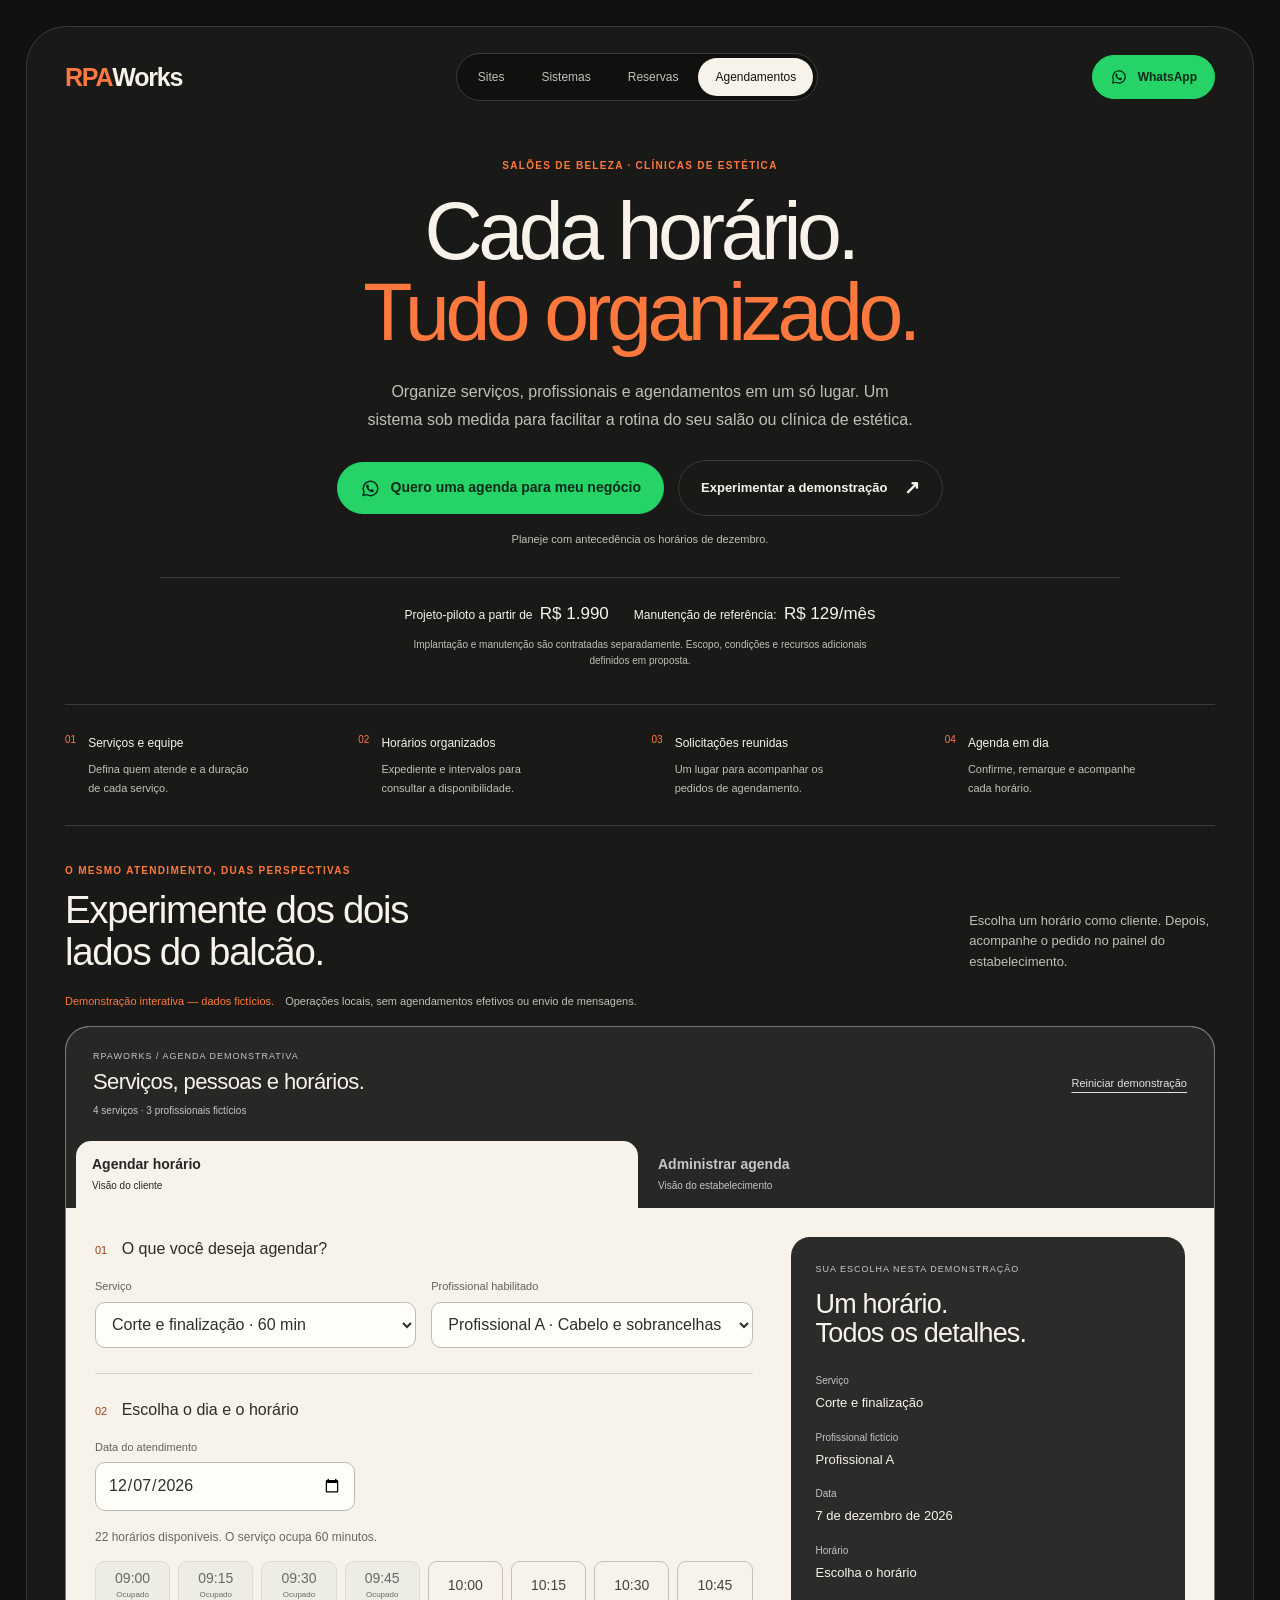
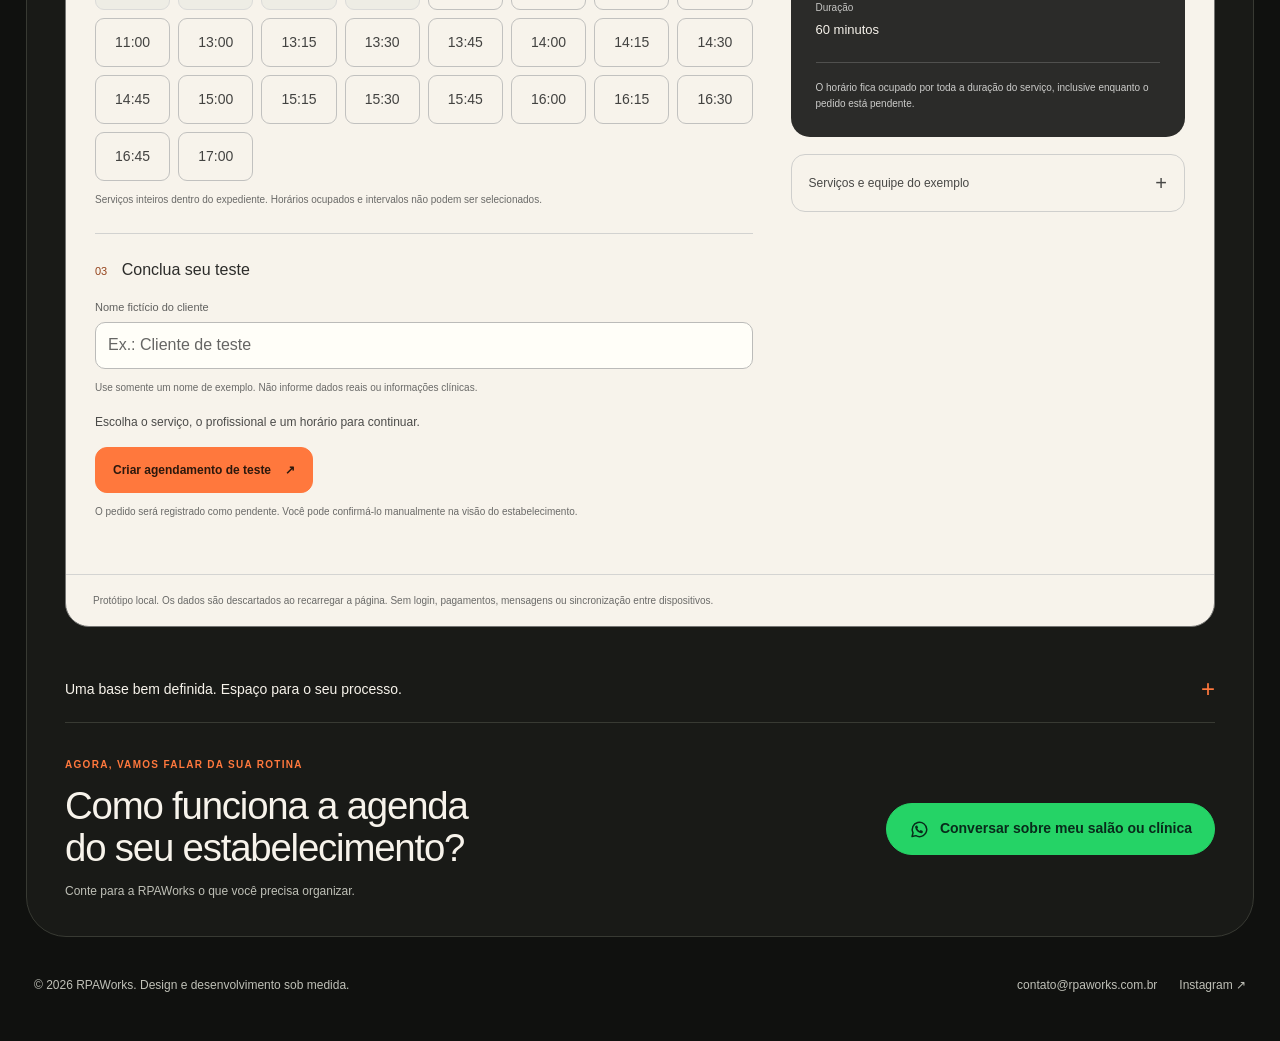
==== agendamentos.html @ fd3eefd0 "Adiciona landing page e demonstracao de agendamentos" ====
<!doctype html>
<html lang="pt-BR">
<head>
  <meta charset="utf-8">
  <meta name="viewport" content="width=device-width, initial-scale=1">
  <meta name="theme-color" content="#10110f">
  <link rel="icon" type="image/svg+xml" href="data:image/svg+xml,%3Csvg xmlns='http://www.w3.org/2000/svg' viewBox='0 0 64 64'%3E%3Crect width='64' height='64' rx='12' fill='%23ed6023'/%3E%3Cpath d='M24 19 11 32l13 13m16-26 13 13-13 13M36 15l-8 34' stroke='%23101510' stroke-width='5' fill='none' stroke-linecap='round' stroke-linejoin='round'/%3E%3C/svg%3E">
  <title>Sistema de agendamentos para salões e clínicas de estética | RPAWorks</title>
  <meta name="description" content="Organize serviços, profissionais e horários com um sistema de agendamentos personalizado. Experimente a demonstração interativa da RPAWorks.">
  <link rel="canonical" href="https://www.rpaworks.com.br/agendamentos.html">
  <meta property="og:locale" content="pt_BR">
  <meta property="og:type" content="website">
  <meta property="og:site_name" content="RPAWorks">
  <meta property="og:title" content="Cada horário. Tudo organizado. | RPAWorks">
  <meta property="og:description" content="Uma agenda para os serviços, os profissionais e a rotina do seu salão ou clínica de estética. Experimente o protótipo interativo.">
  <meta property="og:url" content="https://www.rpaworks.com.br/agendamentos.html">
  <meta property="og:image" content="https://www.rpaworks.com.br/assets/img/portfolio/rpaworks-thumb.jpg">
  <meta name="twitter:card" content="summary_large_image">
  <link rel="stylesheet" href="assets/css/rpaworks-ui.css">
  <link rel="stylesheet" href="assets/css/agendamentos.css">
  <script defer src="assets/js/rpaworks-analytics-config.js"></script>
  <script defer src="assets/js/rpaworks-analytics.js"></script>
  <script defer src="assets/js/agendamentos-model.js"></script>
  <script defer src="assets/js/agendamentos-demo.js"></script>
</head>
<body>
  <a class="ag-skip" href="#conteudo">Pular para o conteúdo</a>
  <main class="ag-page" id="conteudo">
    <section class="ag-shell" aria-labelledby="ag-title">
      <header class="rpa-header ">
      <a class="rpa-brand" href="index.html" aria-label="RPAWorks, início"><span>RPA</span>Works</a>
      <nav class="rpa-nav" aria-label="Soluções RPAWorks"><a href="site.html" data-rpa-event="menu_site">Sites</a><a href="sistemas.html" data-rpa-event="menu_sistemas">Sistemas</a><a href="reservas.html" data-rpa-event="menu_reservas">Reservas</a><a href="agendamentos.html" aria-current="page" data-rpa-event="menu_agendamentos">Agendamentos</a></nav>
      <a class="rpa-button rpa-button--whatsapp rpa-button--small" href="https://wa.me/5511961219986?text=Ol%C3%A1%21%20Vim%20pela%20p%C3%A1gina%20da%20RPAWorks%20e%20gostaria%20de%20conhecer%20melhor%20o%20sistema%20de%20agendamentos%20para%20meu%20sal%C3%A3o%20ou%20cl%C3%ADnica%20de%20est%C3%A9tica." target="_blank" rel="noopener noreferrer" data-whatsapp data-rpa-event="whatsapp_cabecalho"><svg viewBox="0 0 24 24" fill="none" aria-hidden="true" focusable="false"><path d="M20.3 11.8a8.3 8.3 0 0 1-12.4 7.2L3.5 20l1.1-4.2a8.3 8.3 0 1 1 15.7-4Z" stroke="currentColor" stroke-width="1.7" stroke-linejoin="round"/><path d="m8.2 7.4 1.1-.1 1.1 2.5-.9 1.1c.6 1.2 1.5 2.1 2.8 2.7l1-.9 2.5 1.1-.1 1.2c-.1.8-.9 1.4-1.7 1.3-3.7-.5-6.4-3.2-7-6.9-.1-.8.4-1.5 1.2-1.7Z" fill="currentColor"/></svg><span>WhatsApp</span></a>
    </header>
      <div class="ag-hero">
        <p class="ag-eyebrow">Salões de beleza · Clínicas de estética</p>
        <h1 id="ag-title">Cada horário.<br><span>Tudo organizado.</span></h1>
        <p class="ag-intro">Organize serviços, profissionais e agendamentos em um só lugar. Um sistema sob medida para facilitar a rotina do seu salão ou clínica de estética.</p>
        <div class="ag-hero-actions"><a class="rpa-button rpa-button--whatsapp" href="https://wa.me/5511961219986?text=Ol%C3%A1%21%20Vim%20pela%20p%C3%A1gina%20da%20RPAWorks%20e%20gostaria%20de%20conhecer%20melhor%20o%20sistema%20de%20agendamentos%20para%20meu%20sal%C3%A3o%20ou%20cl%C3%ADnica%20de%20est%C3%A9tica." target="_blank" rel="noopener noreferrer" data-whatsapp data-rpa-event="whatsapp_principal"><svg viewBox="0 0 24 24" fill="none" aria-hidden="true" focusable="false"><path d="M20.3 11.8a8.3 8.3 0 0 1-12.4 7.2L3.5 20l1.1-4.2a8.3 8.3 0 1 1 15.7-4Z" stroke="currentColor" stroke-width="1.7" stroke-linejoin="round"/><path d="m8.2 7.4 1.1-.1 1.1 2.5-.9 1.1c.6 1.2 1.5 2.1 2.8 2.7l1-.9 2.5 1.1-.1 1.2c-.1.8-.9 1.4-1.7 1.3-3.7-.5-6.4-3.2-7-6.9-.1-.8.4-1.5 1.2-1.7Z" fill="currentColor"/></svg><span>Quero uma agenda para meu negócio</span></a><a class="rpa-button ag-secondary" href="#demonstracao" data-rpa-event="abrir_demo_agendamentos">Experimentar a demonstração <span aria-hidden="true">↗</span></a></div>
        <p class="ag-season-note">Planeje com antecedência os horários de dezembro.</p>
        <div class="ag-commercial"><p>Projeto-piloto a partir de <strong>R$ 1.990</strong></p><p>Manutenção de referência: <strong>R$ 129/mês</strong></p></div>
        <p class="ag-commercial-note">Implantação e manutenção são contratadas separadamente. Escopo, condições e recursos adicionais definidos em proposta.</p>
      </div>
      <ol class="ag-flow" aria-label="Da configuração à rotina"><li><span>01</span><div><strong>Serviços e equipe</strong><p>Defina quem atende e a duração de cada serviço.</p></div></li><li><span>02</span><div><strong>Horários organizados</strong><p>Expediente e intervalos para consultar a disponibilidade.</p></div></li><li><span>03</span><div><strong>Solicitações reunidas</strong><p>Um lugar para acompanhar os pedidos de agendamento.</p></div></li><li><span>04</span><div><strong>Agenda em dia</strong><p>Confirme, remarque e acompanhe cada horário.</p></div></li></ol>

      <div class="ag-demo-section" id="demonstracao">
        <div class="ag-demo-intro"><div><p class="ag-eyebrow">O mesmo atendimento, duas perspectivas</p><h2>Experimente dos dois<br>lados do balcão.</h2></div><p>Escolha um horário como cliente. Depois, acompanhe o pedido no painel do estabelecimento.</p></div>
        <p class="ag-prototype"><strong>Demonstração interativa — dados fictícios.</strong> Operações locais, sem agendamentos efetivos ou envio de mensagens.</p>
        <p class="ag-fallback" id="ag-fallback">Ative o JavaScript para experimentar a agenda. Você também pode solicitar uma apresentação pelo WhatsApp da RPAWorks.</p>
        <div class="ag-app clarity-mask" id="ag-app" data-rpa-demo data-clarity-mask="true" hidden>
          <div class="ag-app-heading"><div><p class="ag-app-overline">RPAWorks / agenda demonstrativa</p><h3>Serviços, pessoas e horários.</h3><p id="ag-demo-config" class="ag-config-note"></p></div><button id="ag-reset" class="ag-reset" type="button">Reiniciar demonstração</button></div>
          <div class="ag-mode-tabs" role="tablist" aria-label="Escolha uma visão da demonstração"><button id="ag-tab-client" type="button" role="tab" aria-selected="true" aria-controls="ag-client-view" tabindex="0"><span>Agendar horário</span><small>Visão do cliente</small></button><button id="ag-tab-admin" type="button" role="tab" aria-selected="false" aria-controls="ag-admin-view" tabindex="-1"><span>Administrar agenda</span><small>Visão do estabelecimento</small></button></div>

          <div id="ag-client-view" class="ag-client-view" role="tabpanel" aria-labelledby="ag-tab-client">
            <div class="ag-booking-layout">
              <div class="ag-booking-main">
                <form id="ag-client-form" autocomplete="off">
                  <fieldset class="ag-fieldset"><legend><span>01</span> O que você deseja agendar?</legend><div class="ag-fields"><label for="ag-service">Serviço<select id="ag-service" required></select></label><label for="ag-professional">Profissional habilitado<select id="ag-professional" required></select></label></div></fieldset>
                  <fieldset class="ag-fieldset"><legend><span>02</span> Escolha o dia e o horário</legend><label class="ag-date-field" for="ag-date">Data do atendimento<input id="ag-date" type="date" required></label><p class="ag-slot-note" id="ag-slot-note" role="status" aria-live="polite" tabindex="-1"></p><div class="ag-times" id="ag-times" role="group" aria-label="Horários para a data e o profissional selecionados"></div><button class="ag-text-button" id="ag-next-date" type="button" hidden>Buscar próxima data disponível</button><p class="ag-availability-note">Serviços inteiros dentro do expediente. Horários ocupados e intervalos não podem ser selecionados.</p></fieldset>
                  <fieldset class="ag-fieldset ag-client-data"><legend><span>03</span> Conclua seu teste</legend><label for="ag-client-name">Nome fictício do cliente<input id="ag-client-name" type="text" required minlength="2" maxlength="60" placeholder="Ex.: Cliente de teste" aria-describedby="ag-name-help"></label><p id="ag-name-help" class="ag-field-help">Use somente um nome de exemplo. Não informe dados reais ou informações clínicas.</p><p id="ag-before-submit" class="ag-before-submit"></p><p id="ag-client-error" class="ag-error" role="alert" tabindex="-1"></p><button class="ag-button ag-button--primary" type="submit">Criar agendamento de teste <span aria-hidden="true">↗</span></button><p class="ag-field-help">O pedido será registrado como pendente. Você pode confirmá-lo manualmente na visão do estabelecimento.</p></fieldset>
                </form>
                <div class="ag-client-success" id="ag-client-success" hidden><p class="ag-success-label" id="ag-success-id"></p><h3 id="ag-success-title" tabindex="-1">Agendamento de teste registrado.</h3><p>Este registro existe apenas nesta demonstração. Nenhum salão ou clínica recebeu uma reserva.</p><dl><div><dt>Serviço</dt><dd id="ag-success-service"></dd></div><div><dt>Profissional fictício</dt><dd id="ag-success-professional"></dd></div><div><dt>Data e horário</dt><dd id="ag-success-date"></dd></div><div><dt>Cliente de teste</dt><dd id="ag-success-client"></dd></div></dl><div class="ag-result-actions"><button id="ag-view-created" class="ag-button ag-button--primary" type="button">Ver no painel do estabelecimento</button><button id="ag-book-another" class="ag-button" type="button">Fazer outro teste</button></div></div>
              </div>
              <aside class="ag-booking-sidebar" aria-label="Resumo e configuração da demonstração"><div class="ag-booking-summary"><p class="ag-app-overline">Sua escolha nesta demonstração</p><h3>Um horário.<br>Todos os detalhes.</h3><dl><div><dt>Serviço</dt><dd id="ag-summary-service"></dd></div><div><dt>Profissional fictício</dt><dd id="ag-summary-professional"></dd></div><div><dt>Data</dt><dd id="ag-summary-date"></dd></div><div><dt>Horário</dt><dd id="ag-summary-time"></dd></div><div><dt>Duração</dt><dd id="ag-summary-duration"></dd></div></dl><p>O horário fica ocupado por toda a duração do serviço, inclusive enquanto o pedido está pendente.</p></div><details class="ag-catalog-details"><summary>Serviços e equipe do exemplo <span aria-hidden="true">+</span></summary><ul id="ag-catalog" class="ag-catalog"></ul><p>Catálogo e expediente fictícios, configuráveis no código. A versão contratada segue o processo aprovado para seu negócio.</p></details></aside>
            </div>
          </div>

          <div id="ag-admin-view" class="ag-admin-view" role="tabpanel" aria-labelledby="ag-tab-admin" hidden>
            <div class="ag-admin-heading"><div><p class="ag-app-overline">A rotina do estabelecimento</p><h3>Veja o dia. Cuide de cada atendimento.</h3></div><button id="ag-admin-new" class="ag-button ag-button--primary" type="button">Novo agendamento</button></div>
            <div class="ag-admin-filters"><label for="ag-admin-date">Consultar data<input id="ag-admin-date" type="date" min="2000-01-01" max="2100-12-31"></label><label for="ag-admin-professional">Profissional<select id="ag-admin-professional"></select></label><label for="ag-admin-status">Status<select id="ag-admin-status"><option value="">Todos os status</option><option value="pendente">Pendente</option><option value="confirmado">Confirmado</option><option value="cancelado">Cancelado</option></select></label><button id="ag-admin-today" class="ag-button" type="button">Hoje</button></div>
            <div class="ag-admin-layout"><div class="ag-calendar" aria-labelledby="ag-month"><div class="ag-calendar-heading"><h3 id="ag-month"></h3><div><button id="ag-month-prev" class="ag-calendar-arrow" type="button" aria-label="Mês anterior">‹</button><button id="ag-month-next" class="ag-calendar-arrow" type="button" aria-label="Próximo mês">›</button></div></div><div class="ag-weekdays" aria-hidden="true"><span>S</span><span>T</span><span>Q</span><span>Q</span><span>S</span><span>S</span><span>D</span></div><div class="ag-calendar-days" id="ag-calendar-days" role="group" aria-label="Escolha um dia para consultar a agenda"></div><p>As contagens acompanham os filtros. Registros cancelados aparecem quando esse status faz parte da consulta.</p></div><div class="ag-day-agenda"><div class="ag-day-heading"><h3 id="ag-list-date"></h3><p id="ag-list-count" role="status" aria-live="polite"></p></div><ol class="ag-appointments" id="ag-appointments"></ol><div class="ag-empty" id="ag-admin-empty" hidden><h4>Nenhum atendimento neste recorte.</h4><p>Consulte outro dia, ajuste os filtros ou use “Novo agendamento” para testar o cadastro.</p></div></div></div>
          </div>
          <div class="ag-app-notice"><p>Protótipo local. Os dados são descartados ao recarregar a página. Sem login, pagamentos, mensagens ou sincronização entre dispositivos.</p><p id="ag-announcement" class="ag-announcement" role="status" aria-live="polite" aria-atomic="true"></p></div>
        </div>
      </div>

      <div class="ag-scope"><details><summary>Uma base bem definida. Espaço para o seu processo. <span aria-hidden="true">+</span></summary><div class="ag-scope-columns"><div><h3>Versão inicial</h3><ul><li>Serviços com duração e profissionais habilitados.</li><li>Consulta de horários e criação de solicitações.</li><li>Agenda com filtros por data, profissional e status.</li><li>Confirmação manual, edição, remarcação e cancelamento.</li><li>Verificação de conflitos para o mesmo profissional.</li></ul></div><div><h3>Recursos avaliados à parte</h3><p>IA no atendimento, integração oficial com WhatsApp, lembretes automáticos, pagamentos online, estoque, financeiro, fidelidade, várias unidades, permissões complexas, relatórios avançados e integrações externas.</p><p>Backend, autenticação, sincronização e condições de manutenção são definidos no projeto contratado. O protótipo não representa todas as possibilidades de uma implantação.</p></div></div></details></div>
      <div class="ag-final-contact"><div><p class="ag-eyebrow">Agora, vamos falar da sua rotina</p><h2>Como funciona a agenda<br>do seu estabelecimento?</h2><p>Conte para a RPAWorks o que você precisa organizar.</p></div><a class="rpa-button rpa-button--whatsapp" href="https://wa.me/5511961219986?text=Ol%C3%A1%21%20Vim%20pela%20p%C3%A1gina%20da%20RPAWorks%20e%20gostaria%20de%20conhecer%20melhor%20o%20sistema%20de%20agendamentos%20para%20meu%20sal%C3%A3o%20ou%20cl%C3%ADnica%20de%20est%C3%A9tica." target="_blank" rel="noopener noreferrer" data-whatsapp data-rpa-event="whatsapp_contato_final"><svg viewBox="0 0 24 24" fill="none" aria-hidden="true" focusable="false"><path d="M20.3 11.8a8.3 8.3 0 0 1-12.4 7.2L3.5 20l1.1-4.2a8.3 8.3 0 1 1 15.7-4Z" stroke="currentColor" stroke-width="1.7" stroke-linejoin="round"/><path d="m8.2 7.4 1.1-.1 1.1 2.5-.9 1.1c.6 1.2 1.5 2.1 2.8 2.7l1-.9 2.5 1.1-.1 1.2c-.1.8-.9 1.4-1.7 1.3-3.7-.5-6.4-3.2-7-6.9-.1-.8.4-1.5 1.2-1.7Z" fill="currentColor"/></svg><span>Conversar sobre meu salão ou clínica</span></a></div>
    </section>
    <footer class="rpa-footer"><p>© 2026 RPAWorks. Design e desenvolvimento sob medida.</p><nav aria-label="Contatos RPAWorks"><a href="mailto:contato@rpaworks.com.br" data-rpa-event="contato_email">contato@rpaworks.com.br</a><a href="https://www.instagram.com/rpaworks_/" target="_blank" rel="noopener noreferrer" data-rpa-event="contato_instagram">Instagram ↗</a></nav></footer>
  </main>

  <dialog id="ag-dialog" class="ag-dialog clarity-mask" data-rpa-demo data-clarity-mask="true" aria-labelledby="ag-dialog-title" aria-describedby="ag-dialog-note" aria-modal="true">
    <div class="ag-dialog-heading"><div><p class="ag-app-overline">Administração / demonstração</p><h2 id="ag-dialog-title">Agendamento de teste</h2></div><button id="ag-dialog-close" class="ag-close" type="button" aria-label="Fechar janela"><svg viewBox="0 0 24 24" fill="none" aria-hidden="true" focusable="false"><path d="m6 6 12 12M6 18 18 6" stroke="currentColor" stroke-width="1.7" stroke-linecap="round"/></svg></button></div>
    <p id="ag-dialog-note" class="ag-dialog-note">Use somente dados fictícios. As alterações não agendam serviços reais.</p>
    <div id="ag-dialog-details"><div class="ag-detail-person"><h3 id="ag-detail-client"></h3><span id="ag-detail-status" class="ag-status"></span></div><dl class="ag-detail-grid"><div><dt>Serviço</dt><dd id="ag-detail-service"></dd></div><div><dt>Profissional fictício</dt><dd id="ag-detail-professional"></dd></div><div><dt>Data</dt><dd id="ag-detail-date"></dd></div><div><dt>Horário e duração</dt><dd id="ag-detail-time"></dd></div></dl><div class="ag-dialog-actions"><button id="ag-edit-button" class="ag-button ag-button--primary" type="button">Editar / remarcar</button><button id="ag-confirm-record" class="ag-button" type="button">Confirmar agendamento de teste</button><button id="ag-cancel-record" class="ag-button" type="button">Cancelar agendamento de teste</button></div><p id="ag-detail-feedback" class="ag-detail-feedback" role="status" aria-live="polite"></p></div>
    <form id="ag-edit-form" autocomplete="off" hidden><div class="ag-edit-fields"><label class="ag-full-field" for="ag-edit-name">Nome fictício do cliente<input id="ag-edit-name" type="text" required minlength="2" maxlength="60" placeholder="Ex.: Cliente de teste"></label><label class="ag-full-field" for="ag-edit-service">Serviço<select id="ag-edit-service" required></select></label><label class="ag-full-field" for="ag-edit-professional">Profissional habilitado<select id="ag-edit-professional" required></select></label><label for="ag-edit-date">Data<input id="ag-edit-date" type="date" required></label><label for="ag-edit-time">Horário<select id="ag-edit-time" required></select></label><p id="ag-edit-slot-note" class="ag-field-help ag-full-field"></p><label class="ag-full-field" for="ag-edit-status">Status<select id="ag-edit-status" required><option value="pendente">Pendente</option><option value="confirmado">Confirmado manualmente</option><option id="ag-edit-cancelled" value="cancelado">Cancelado</option></select></label></div><p id="ag-edit-error" class="ag-error" role="alert" tabindex="-1"></p><div class="ag-dialog-actions"><button type="submit" class="ag-button ag-button--primary">Salvar na demonstração</button><button id="ag-edit-dismiss" type="button" class="ag-button">Voltar</button></div></form>
  </dialog>
</body>
</html>
---- assets/css/rpaworks-ui.css ----
:root {
  --rpa-bg: #10110f;
  --rpa-surface: #191a17;
  --rpa-paper: #f7f3eb;
  --rpa-muted: #bfc0b7;
  --rpa-line: #383a33;
  --rpa-orange: #ff783d;
  --rpa-whatsapp: #25d366;
  --rpa-whatsapp-ink: #082b1b;
}
.rpa-header, .rpa-footer, .rpa-button { font-family: Arial, Helvetica, sans-serif; }
.rpa-header { display: flex; flex-wrap: wrap; align-items: center; justify-content: space-between; gap: 18px; color: var(--rpa-paper); }
.rpa-brand { display: inline-flex; align-items: baseline; color: var(--rpa-paper); font-size: 25px; font-weight: 600; line-height: 1.2; letter-spacing: -1.2px; text-decoration: none; white-space: nowrap; }
.rpa-brand span { color: var(--rpa-orange); }
.rpa-nav { display: flex; flex-wrap: wrap; justify-content: center; gap: 3px; padding: 4px; border: 1px solid var(--rpa-line); border-radius: 28px; background: var(--rpa-bg); }
.rpa-nav a { display: inline-flex; align-items: center; justify-content: center; min-height: 38px; padding: 9px 17px; border-radius: 24px; color: var(--rpa-muted); font-size: 12px; font-weight: 500; line-height: 1.4; text-decoration: none; }
.rpa-nav a:hover { color: var(--rpa-paper); background: #262822; }
.rpa-nav [aria-current="page"] { color: var(--rpa-bg); background: var(--rpa-paper); }
.rpa-button { display: inline-flex; align-items: center; justify-content: center; gap: 10px; min-height: 52px; max-width: 100%; padding: 14px 22px; border: 1px solid var(--rpa-line); border-radius: 30px; background: transparent; color: var(--rpa-paper); font-size: 14px; font-weight: 600; line-height: 1.4; text-align: center; text-decoration: none; cursor: pointer; transition: background-color 140ms ease, border-color 140ms ease; }
.rpa-button:hover { background: #292b24; border-color: #777b6c; }
.rpa-button svg { display: block; width: 21px; height: 21px; flex: 0 0 auto; }
.rpa-button--whatsapp { border-color: var(--rpa-whatsapp); background: var(--rpa-whatsapp); color: var(--rpa-whatsapp-ink); font-weight: 700; }
.rpa-button--whatsapp:hover { border-color: #20bd5a; background: #20bd5a; }
.rpa-button--small { min-height: 44px; padding: 10px 17px; font-size: 12px; }
.rpa-button--small svg { width: 18px; height: 18px; }
.rpa-button--paper { border-color: var(--rpa-paper); background: var(--rpa-paper); color: var(--rpa-bg); }
.rpa-button--paper:hover { background: #e4dfd4; }
.rpa-footer { display: flex; flex-wrap: wrap; align-items: center; justify-content: space-between; gap: 18px; max-width: 1360px; margin-inline: auto; padding: 26px 8px 8px; color: var(--rpa-muted); font-size: 12px; line-height: 1.7; }
.rpa-footer nav { display: flex; flex-wrap: wrap; gap: 6px 22px; }
.rpa-footer a { display: inline-flex; align-items: center; min-height: 44px; color: inherit; text-decoration: none; }
.rpa-footer a:hover { color: var(--rpa-orange); }
.rpa-header a:focus-visible, .rpa-footer a:focus-visible, .rpa-button:focus-visible { outline: 3px solid var(--rpa-orange); outline-offset: 5px; }
.rpa-button--whatsapp:focus-visible { outline-color: var(--rpa-paper); }
.rpa-systems-page { background: var(--rpa-bg); background-image: none; }
.rpa-systems-page .outer-header { min-height: 48px; }
.rpa-systems-page .scene { border-color: #3e4037; }
.rpa-systems-page .scene-brand::before { background: var(--rpa-orange); }
@media (max-width: 700px) {
  .rpa-header { gap: 16px; }
  .rpa-brand { font-size: 23px; }
  .rpa-nav { order: 3; width: 100%; gap: 3px; }
  .rpa-nav a { flex: 1 1 auto; min-height: 40px; padding: 9px 12px; }
  .rpa-button--small { padding-inline: 13px; }
  .rpa-footer { padding-inline: 4px; }
}
@media (max-width: 340px) {
  .rpa-header { gap: 12px; }
  .rpa-brand { font-size: 21px; }
  .rpa-nav a { padding-inline: 9px; font-size: 11px; }
}
@media (prefers-reduced-motion: reduce) {
  .rpa-button { transition: none; }
}

/* Quatro soluções no menu: mantém o cabeçalho utilizável nas larguras intermediárias. */
@media (min-width: 701px) and (max-width: 980px) {
  .rpa-nav { order: 3; width: 100%; }
  .rpa-nav a { flex: 1 1 auto; }
}
@media (max-width: 700px) {
  .rpa-nav { display: grid; grid-template-columns: repeat(2,minmax(0,1fr)); border-radius: 20px; }
}
---- assets/css/agendamentos.css ----
*,*::before,*::after { box-sizing: border-box; }
html { min-width: 280px; background: var(--rpa-bg); color-scheme: dark; }
body { margin: 0; color: var(--rpa-paper); font: 16px/1.6 Arial, Helvetica, sans-serif; -webkit-font-smoothing: antialiased; }
h1,h2,h3,h4,p,ol,ul,dl,dd,fieldset { margin: 0; }
a { color: inherit; text-decoration: none; -webkit-tap-highlight-color: transparent; }
button,input,select { font: inherit; }
button { cursor: pointer; }
svg { display: block; flex: 0 0 auto; }
[hidden] { display: none !important; }
::selection { background: var(--rpa-orange); color: var(--rpa-bg); }
a:focus-visible,button:focus-visible,input:focus-visible,select:focus-visible,summary:focus-visible,[tabindex="-1"]:focus-visible { outline: 3px solid var(--rpa-orange); outline-offset: 4px; }
.ag-skip { position: absolute; z-index: 10; top: 8px; left: 8px; padding: 12px 18px; border-radius: 12px; background: var(--rpa-paper); color: var(--rpa-bg); transform: translateY(-160%); }
.ag-skip:focus { transform: translateY(0); }
.ag-page { max-width: 1440px; margin-inline: auto; padding: 26px; }
.ag-shell { padding: 26px 38px 35px; border: 1px solid var(--rpa-line); border-radius: 40px; background: var(--rpa-surface); }
.ag-eyebrow { color: var(--rpa-orange); font-size: 10px; font-weight: 700; line-height: 1.6; letter-spacing: 1.3px; text-transform: uppercase; }
.ag-hero { max-width: 960px; margin-inline: auto; padding: 57px 0 35px; text-align: center; }
.ag-hero h1 { margin-top: 17px; font-size: clamp(44px,6.3vw,82px); font-weight: 400; line-height: 1.01; letter-spacing: -.055em; }
.ag-hero h1 span { color: var(--rpa-orange); }
.ag-intro { max-width: 62ch; margin: 24px auto 0; color: var(--rpa-muted); font-size: 16px; line-height: 1.75; }
.ag-hero-actions { display: flex; flex-wrap: wrap; align-items: center; justify-content: center; gap: 14px; margin-top: 26px; }
.ag-secondary { font-size: 13px; }
.ag-secondary span { margin-left: 7px; font-size: 19px; }
.ag-season-note { margin-top: 15px; color: var(--rpa-muted); font-size: 11px; }
.ag-commercial { display: flex; flex-wrap: wrap; align-items: baseline; justify-content: center; gap: 8px 25px; margin-top: 28px; padding-top: 22px; border-top: 1px solid var(--rpa-line); font-size: 12px; }
.ag-commercial strong { margin-left: 4px; font-size: 17px; font-weight: 500; }
.ag-commercial-note { max-width: 86ch; margin: 10px auto 0; color: var(--rpa-muted); font-size: 10px; }
.ag-flow { display: grid; grid-template-columns: repeat(4,minmax(0,1fr)); gap: 23px; padding: 24px 0 28px; border-block: 1px solid var(--rpa-line); list-style: none; }
.ag-flow li { display: flex; align-items: start; gap: 12px; min-width: 0; }
.ag-flow li > span { margin-top: 3px; color: var(--rpa-orange); font-size: 10px; }
.ag-flow strong { font-size: 12px; font-weight: 500; }
.ag-flow p { max-width: 28ch; margin-top: 5px; color: var(--rpa-muted); font-size: 11px; line-height: 1.7; }
.ag-demo-section { padding-top: 37px; scroll-margin-top: 20px; }
.ag-demo-intro { display: flex; align-items: end; justify-content: space-between; gap: 30px; margin-bottom: 20px; }
.ag-demo-intro h2 { margin-top: 10px; font-size: clamp(27px,3vw,39px); font-weight: 400; line-height: 1.09; letter-spacing: -1.3px; }
.ag-demo-intro > p { max-width: 34ch; color: var(--rpa-muted); font-size: 13px; }
.ag-prototype { margin-bottom: 15px; color: var(--rpa-muted); font-size: 11px; }
.ag-prototype strong { display: inline-block; margin-right: 8px; color: var(--rpa-orange); font-weight: 500; }
.ag-fallback { padding: 24px; border: 1px solid var(--rpa-line); border-radius: 18px; color: var(--rpa-muted); font-size: 14px; }
.ag-app { min-width: 0; border: 1px solid #757573; border-radius: 24px; background: var(--rpa-paper); color: #2c2c2a; color-scheme: light; }
.ag-app button:focus-visible,.ag-app input:focus-visible,.ag-app select:focus-visible,.ag-app summary:focus-visible,.ag-app [tabindex="-1"]:focus-visible,.ag-dialog button:focus-visible,.ag-dialog input:focus-visible,.ag-dialog select:focus-visible,.ag-dialog [tabindex="-1"]:focus-visible { outline-color: #93401b; outline-offset: 3px; }
.ag-app-heading { display: flex; flex-wrap: wrap; justify-content: space-between; align-items: center; gap: 15px; padding: 22px 27px; border-radius: 23px 23px 0 0; background: #272725; color: var(--rpa-paper); }
.ag-app-overline { color: #696967; font-size: 9px; font-weight: 500; line-height: 1.6; letter-spacing: 1px; text-transform: uppercase; }
.ag-app-heading .ag-app-overline { color: #c5c5c3; }
.ag-app-heading h3 { margin-top: 5px; font-size: 22px; font-weight: 400; line-height: 1.3; letter-spacing: -.6px; }
.ag-config-note { margin-top: 6px; color: #c5c5c3; font-size: 10px; }
.ag-reset { min-height: 44px; padding: 9px 0; border: 0; color: #e2e2e0; background: transparent; font-size: 11px; text-decoration: underline; text-underline-offset: 5px; }
.ag-mode-tabs { display: grid; grid-template-columns: repeat(2,minmax(0,1fr)); gap: 4px; padding: 0 10px; background: #272725; }
.ag-mode-tabs button { min-width: 0; min-height: 67px; padding: 14px 16px; border: 0; border-radius: 15px 15px 0 0; color: #c6c6c4; background: transparent; text-align: left; }
.ag-mode-tabs button span { display: block; font-size: 14px; font-weight: 600; line-height: 1.4; }
.ag-mode-tabs button small { display: block; margin-top: 4px; font-size: 10px; }
.ag-mode-tabs [aria-selected="true"] { color: #262624; background: var(--rpa-paper); }
.ag-booking-layout { display: grid; grid-template-columns: minmax(0,1.25fr) minmax(0,.75fr); align-items: start; gap: 38px; padding: 29px; }
.ag-booking-main,.ag-booking-sidebar { min-width: 0; }
.ag-fieldset { min-width: 0; padding: 0 0 25px; border: 0; }
.ag-fieldset + .ag-fieldset { padding-top: 24px; border-top: 1px solid #d2d2d0; }
.ag-fieldset legend { float: left; width: 100%; margin-bottom: 17px; padding: 0; font-size: 16px; font-weight: 500; line-height: 1.5; }
.ag-fieldset legend > span { margin-right: 10px; color: #95431c; font-size: 11px; }
.ag-fieldset > :not(legend) { clear: both; }
.ag-fields { display: grid; grid-template-columns: repeat(2,minmax(0,1fr)); gap: 15px; }
.ag-app label,.ag-dialog label { display: grid; align-content: start; gap: 7px; min-width: 0; color: #60605e; font-size: 11px; line-height: 1.5; }
.ag-app input,.ag-app select,.ag-dialog input,.ag-dialog select { width: 100%; min-width: 0; min-inline-size: 0; min-height: 46px; padding: 11px 12px; border: 1px solid #bbbbb9; border-radius: 10px; background: #fffef8; color: #2e2e2c; font-size: 16px; line-height: 1.4; }
.ag-app input::placeholder,.ag-dialog input::placeholder { color: #666664; opacity: 1; }
input[type="date"] { -webkit-appearance: none; }
.ag-date-field { max-width: 260px; }
.ag-slot-note { margin-top: 17px; color: #666664; font-size: 12px; }
.ag-times { display: grid; grid-template-columns: repeat(auto-fill,minmax(75px,1fr)); gap: 8px; margin-top: 14px; }
.ag-time { display: flex; flex-direction: column; align-items: center; justify-content: center; gap: 2px; min-width: 0; min-height: 49px; padding: 8px 4px; border: 1px solid #c1c1bf; border-radius: 9px; background: transparent; color: #424240; font-size: 14px; font-variant-numeric: tabular-nums; line-height: 1.2; }
.ag-time:hover:not(:disabled) { border-color: #824829; background: #f0e4d6; }
.ag-time[aria-pressed="true"] { border-color: #363634; background: #363634; color: #fffef6; }
.ag-time:disabled { border-color: #dbdbd9; color: #696967; background: #eeede5; cursor: default; }
.ag-time small { font-size: 8px; line-height: 1.4; }
.ag-availability-note,.ag-field-help { margin-top: 10px; color: #6a6a68; font-size: 10px; line-height: 1.7; }
.ag-text-button { min-height: 44px; padding: 8px 0; border: 0; color: #87421f; background: transparent; font-size: 12px; text-decoration: underline; text-underline-offset: 5px; }
.ag-button { display: inline-flex; align-items: center; justify-content: center; gap: 14px; min-height: 46px; max-width: 100%; padding: 12px 17px; border: 1px solid #b9b9b7; border-radius: 12px; color: #3a3a38; background: transparent; font-size: 12px; font-weight: 600; line-height: 1.5; text-align: center; }
.ag-button:hover { border-color: #939391; background: #eaeae8; }
.ag-button--primary { border-color: var(--rpa-orange); background: var(--rpa-orange); color: #2c180d; }
.ag-button--primary:hover { border-color: #fb8d5b; background: #fb8d5b; }
.ag-button:disabled { opacity: .5; cursor: default; }
.ag-before-submit { margin-block: 17px 15px; color: #4b4b49; font-size: 12px; line-height: 1.6; }
.ag-error { margin-block: 13px; color: #973b21; font-size: 13px; }
.ag-error:empty { display: none; }
.ag-booking-summary { padding: 25px; border-radius: 19px; color: var(--rpa-paper); background: #2b2b29; }
.ag-booking-summary .ag-app-overline { color: #c6c6c4; }
.ag-booking-summary h3 { margin-top: 13px; font-size: 27px; font-weight: 400; line-height: 1.1; letter-spacing: -.8px; }
.ag-booking-summary dl { display: grid; gap: 16px; margin-top: 24px; }
.ag-booking-summary dt { color: #c4c4c2; font-size: 10px; }
.ag-booking-summary dd { margin-top: 4px; font-size: 13px; }
.ag-booking-summary > p:last-child { margin-top: 21px; padding-top: 17px; border-top: 1px solid #50504e; color: #ccccca; font-size: 10px; }
.ag-catalog-details { margin-top: 17px; border: 1px solid #cfcfcd; border-radius: 14px; }
.ag-catalog-details summary { display: flex; align-items: center; justify-content: space-between; gap: 12px; min-height: 56px; padding: 13px 17px; color: #484846; font-size: 12px; line-height: 1.5; cursor: pointer; list-style: none; }
.ag-catalog-details summary::-webkit-details-marker,.ag-scope summary::-webkit-details-marker { display: none; }
.ag-catalog-details summary > span { font-size: 20px; }
.ag-catalog { display: grid; gap: 14px; padding: 0 17px 15px; list-style: none; }
.ag-catalog li { display: flex; justify-content: space-between; gap: 12px; font-size: 11px; }
.ag-catalog strong { display: block; font-weight: 500; }
.ag-catalog li div > span { display: block; margin-top: 4px; color: #666664; font-size: 9px; }
.ag-catalog li > span { flex: 0 0 auto; color: #6e411f; }
.ag-catalog-details > p { padding: 0 17px 17px; color: #6f6f6d; font-size: 10px; line-height: 1.7; }
.ag-client-success { padding: 25px; border: 1px solid #cacac8; border-radius: 18px; background: #eeede3; }
.ag-success-label { display: inline-flex; padding: 5px 10px; border: 1px solid #aeaeac; border-radius: 20px; color: #565654; font-size: 11px; }
.ag-client-success h3 { margin-top: 20px; font-size: 30px; font-weight: 400; line-height: 1.12; letter-spacing: -1px; }
.ag-client-success > p:not(.ag-success-label) { margin-top: 14px; color: #696967; font-size: 12px; }
.ag-client-success dl { display: grid; gap: 15px; margin-top: 25px; }
.ag-client-success dt,.ag-detail-grid dt { color: #666664; font-size: 10px; }
.ag-client-success dd,.ag-detail-grid dd { margin-top: 4px; font-size: 13px; overflow-wrap: anywhere; }
.ag-result-actions { display: flex; flex-wrap: wrap; gap: 11px; margin-top: 25px; }
.ag-admin-view { padding: 27px; }
.ag-admin-heading { display: flex; flex-wrap: wrap; align-items: center; justify-content: space-between; gap: 20px; margin-bottom: 23px; }
.ag-admin-heading h3 { margin-top: 7px; font-size: 21px; font-weight: 400; line-height: 1.25; letter-spacing: -.5px; }
.ag-admin-filters { display: grid; grid-template-columns: minmax(0,1fr) minmax(0,1.1fr) minmax(0,1fr) auto; align-items: end; gap: 13px; margin-bottom: 27px; }
.ag-admin-layout { display: grid; grid-template-columns: minmax(0,.75fr) minmax(0,1.25fr); gap: 25px; align-items: start; }
.ag-calendar { min-width: 0; padding: 17px; border: 1px solid #cececc; border-radius: 17px; }
.ag-calendar-heading { display: flex; justify-content: space-between; align-items: center; gap: 10px; margin-bottom: 16px; }
.ag-calendar-heading h3 { font-size: 13px; font-weight: 500; text-transform: capitalize; }
.ag-calendar-heading > div { display: flex; gap: 5px; }
.ag-calendar-arrow { display: grid; place-items: center; width: 35px; min-height: 40px; padding: 2px; border: 1px solid #c3c3c1; border-radius: 8px; color: #535351; background: transparent; font-size: 23px; line-height: 1; }
.ag-calendar-arrow:disabled { opacity: .5; cursor: default; }
.ag-weekdays,.ag-calendar-days { display: grid; grid-template-columns: repeat(7,minmax(0,1fr)); gap: 2px; text-align: center; }
.ag-weekdays { margin-bottom: 7px; color: #666664; font-size: 10px; }
.ag-day { display: flex; align-items: center; justify-content: center; flex-direction: column; gap: 3px; min-width: 0; min-height: 46px; padding: 4px 0; border: 1px solid transparent; border-radius: 9px; background: transparent; color: #454543; font-size: 12px; line-height: 1.3; }
.ag-day:hover { border-color: #b1b1af; }
.ag-day[aria-current="date"] { border-color: #ad7655; }
.ag-day[aria-pressed="true"] { border-color: #3a3a38; color: #fffef5; background: #3a3a38; }
.ag-day small { min-height: 10px; color: #8a4722; font-size: 8px; }
.ag-day[aria-pressed="true"] small { color: #f9ba91; }
.ag-calendar > p { margin-top: 14px; padding-top: 12px; border-top: 1px solid #dadad8; color: #6a6a68; font-size: 10px; line-height: 1.7; }
.ag-day-agenda { min-width: 0; }
.ag-day-heading { margin-bottom: 12px; }
.ag-day-heading h3 { font-size: 16px; font-weight: 500; }
.ag-day-heading p { margin-top: 4px; color: #666664; font-size: 10px; }
.ag-appointments { padding: 0; list-style: none; }
.ag-appointment { display: grid; grid-template-columns: 49px minmax(0,1fr) 82px; gap: 16px; align-items: start; width: 100%; min-height: 95px; padding: 18px 4px; border: 0; border-top: 1px solid #cfcfcd; color: #323230; background: transparent; text-align: left; }
.ag-appointment:hover { background: #ededeb; }
.ag-appointment-time { display: block; padding-top: 1px; font-variant-numeric: tabular-nums; }
.ag-appointment-time strong { display: block; font-size: 14px; font-weight: 500; }
.ag-appointment-time span { display: block; margin-top: 4px; color: #666664; font-size: 10px; }
.ag-appointment-info { display: block; min-width: 0; }
.ag-appointment-info strong { display: block; font-size: 13px; font-weight: 500; overflow-wrap: anywhere; }
.ag-appointment-info > span { display: block; margin-top: 4px; color: #61615f; font-size: 12px; overflow-wrap: anywhere; }
.ag-appointment-info small { display: block; margin-top: 7px; color: #666664; font-size: 9px; }
.ag-status { display: inline-flex; align-items: center; justify-content: center; align-self: start; justify-self: start; max-width: 100%; padding: 5px 9px; border: 1px solid #c5c5c3; border-radius: 18px; font-size: 9px; font-weight: 500; line-height: 1.5; }
.ag-status--pendente { border-color: #d6bea3; color: #7e421f; background: #efe0cc; }
.ag-status--confirmado { border-color: #454543; color: #fffef4; background: #454543; }
.ag-status--cancelado { border-color: #c4c4c2; color: #666664; background: #eaeae8; }
.ag-empty { padding: 24px; border: 1px dashed #bebebc; border-radius: 14px; }
.ag-empty h4 { font-size: 16px; font-weight: 500; }
.ag-empty p { max-width: 38ch; margin-top: 9px; color: #6a6a68; font-size: 12px; }
.ag-app-notice { padding: 17px 27px; border-top: 1px solid #d4d4d2; color: #6a6a68; font-size: 10px; line-height: 1.7; }
.ag-announcement:not(:empty) { margin-top: 10px; color: #7c421f; font-size: 12px; }
.ag-scope { margin-top: 29px; border-bottom: 1px solid var(--rpa-line); }
.ag-scope summary { display: flex; justify-content: space-between; align-items: center; gap: 20px; min-height: 66px; padding-block: 12px; font-size: 14px; cursor: pointer; list-style: none; }
.ag-scope summary > span { color: var(--rpa-orange); font-size: 24px; }
.ag-scope [open] summary > span,.ag-catalog-details[open] summary > span { transform: rotate(45deg); }
.ag-scope-columns { display: grid; grid-template-columns: repeat(2,minmax(0,1fr)); gap: 40px; padding: 16px 0 28px; color: var(--rpa-muted); font-size: 12px; }
.ag-scope-columns h3 { margin-bottom: 14px; color: var(--rpa-paper); font-size: 15px; font-weight: 500; }
.ag-scope-columns ul { display: grid; gap: 8px; padding-left: 18px; }
.ag-scope-columns p + p { margin-top: 13px; }
.ag-final-contact { display: flex; flex-wrap: wrap; justify-content: space-between; align-items: center; gap: 30px; padding-top: 34px; }
.ag-final-contact h2 { margin-top: 12px; font-size: clamp(27px,3vw,39px); font-weight: 400; line-height: 1.1; letter-spacing: -1.2px; }
.ag-final-contact p:last-child { margin-top: 13px; color: var(--rpa-muted); font-size: 12px; }
.ag-dialog { width: min(610px,calc(100% - 28px)); max-height: calc(100vh - 32px); max-height: calc(100dvh - 32px); margin: auto; padding: 26px; border: 1px solid #d3d3d1; border-radius: 23px; background: var(--rpa-paper); color: #31312f; color-scheme: light; overflow-y: auto; overscroll-behavior: contain; }
.ag-dialog::backdrop { background: rgba(8,10,5,.8); }
.ag-dialog-heading { display: flex; justify-content: space-between; align-items: start; gap: 15px; }
.ag-dialog-heading h2 { margin-top: 6px; font-size: 24px; font-weight: 400; line-height: 1.25; letter-spacing: -.6px; }
.ag-close { display: grid; place-items: center; flex: 0 0 auto; width: 44px; height: 44px; padding: 10px; border: 1px solid #c1c1bf; border-radius: 50%; color: #4c4c4a; background: transparent; }
.ag-close svg { width: 21px; height: 21px; }
.ag-dialog-note { margin-top: 15px; color: #666664; font-size: 11px; }
.ag-detail-person { display: flex; flex-wrap: wrap; justify-content: space-between; align-items: center; gap: 13px; margin-top: 25px; }
.ag-detail-person h3 { min-width: 0; font-size: 20px; font-weight: 500; overflow-wrap: anywhere; }
.ag-detail-grid { display: grid; grid-template-columns: repeat(2,minmax(0,1fr)); gap: 20px; margin-top: 25px; }
.ag-dialog-actions { display: flex; flex-wrap: wrap; gap: 10px; margin-top: 25px; }
.ag-detail-feedback { margin-top: 15px; color: #7b421f; font-size: 12px; }
.ag-edit-fields { display: grid; grid-template-columns: repeat(2,minmax(0,1fr)); gap: 16px; margin-top: 25px; }
.ag-full-field { grid-column: 1 / -1; }
.ag-edit-fields .ag-field-help { margin-top: -5px; }
@media (max-width: 1100px) {
  .ag-shell { padding: 24px; }
  .ag-hero { padding-top: 42px; }
  .ag-flow { gap: 18px; }
  .ag-booking-layout { gap: 25px; padding: 25px; }
  .ag-fields { grid-template-columns: minmax(0,1fr); }
  .ag-admin-layout { grid-template-columns: minmax(0,.9fr) minmax(0,1.1fr); gap: 20px; }
  .ag-appointment { gap: 10px; grid-template-columns: 44px minmax(0,1fr) 75px; }
}
@media (max-width: 900px) {
  .ag-flow { grid-template-columns: repeat(2,minmax(0,1fr)); gap: 22px; }
  .ag-booking-layout { grid-template-columns: minmax(0,1fr); gap: 0; }
  .ag-booking-summary { display: none; }
  .ag-fields { grid-template-columns: repeat(2,minmax(0,1fr)); }
  .ag-catalog-details { margin-top: 0; }
  .ag-admin-layout { grid-template-columns: minmax(0,1fr); gap: 25px; }
  .ag-calendar { width: 100%; max-width: 470px; margin-inline: auto; }
  .ag-admin-filters { grid-template-columns: repeat(2,minmax(0,1fr)); }
  .ag-admin-filters > button { justify-self: start; }
  .ag-scope-columns { gap: 25px; }
}
@media (max-width: 600px) {
  .ag-page { padding: 12px; }
  .ag-shell { padding: 20px 16px 25px; border-radius: 27px; }
  .ag-hero { padding: 31px 0 26px; }
  .ag-eyebrow { font-size: 9px; letter-spacing: 1px; }
  .ag-hero h1 { font-size: clamp(32px,9.1vw,53px); margin-top: 16px; }
  .ag-intro { margin-top: 20px; font-size: 14px; line-height: 1.7; }
  .ag-hero-actions { flex-direction: column; align-items: stretch; gap: 10px; margin-top: 23px; }
  .ag-hero-actions .rpa-button { font-size: 13px; padding-inline: 12px; }
  .ag-season-note { font-size: 10px; }
  .ag-commercial { display: block; margin-top: 23px; padding-top: 18px; font-size: 11px; }
  .ag-commercial p + p { margin-top: 8px; }
  .ag-commercial strong { font-size: 16px; }
  .ag-commercial-note { font-size: 10px; }
  .ag-flow { grid-template-columns: minmax(0,1fr); gap: 16px; padding-block: 22px; }
  .ag-flow p { max-width: 44ch; font-size: 11px; }
  .ag-flow li > span { min-width: 18px; }
  .ag-flow strong { font-size: 13px; }
  .ag-demo-section { padding-top: 27px; }
  .ag-demo-intro { display: block; }
  .ag-demo-intro h2 { font-size: 31px; }
  .ag-demo-intro > p { max-width: 45ch; margin-top: 15px; font-size: 12px; }
  .ag-prototype { font-size: 10px; }
  .ag-prototype strong { display: block; margin-bottom: 5px; }
  .ag-app { border-radius: 19px; }
  .ag-app-heading { padding: 20px 16px 12px; border-radius: 18px 18px 0 0; gap: 6px; }
  .ag-app-heading h3 { max-width: 20ch; font-size: 21px; }
  .ag-reset { min-height: 44px; font-size: 10px; }
  .ag-mode-tabs { padding-inline: 7px; gap: 2px; }
  .ag-mode-tabs button { padding: 13px 10px; min-height: 70px; }
  .ag-mode-tabs button span { font-size: 12px; }
  .ag-mode-tabs button small { font-size: 9px; }
  .ag-booking-layout { padding: 22px 14px; }
  .ag-fields { grid-template-columns: minmax(0,1fr); }
  .ag-fieldset legend { font-size: 15px; }
  .ag-date-field { max-width: none; }
  .ag-times { grid-template-columns: repeat(3,minmax(0,1fr)); gap: 7px; }
  .ag-time { min-height: 49px; }
  .ag-client-data .ag-button { width: 100%; padding-inline: 12px; }
  .ag-catalog-details summary { padding-inline: 14px; }
  .ag-client-success { padding: 20px 17px; }
  .ag-client-success h3 { font-size: 27px; }
  .ag-result-actions .ag-button { width: 100%; }
  .ag-admin-view { padding: 22px 14px; }
  .ag-admin-heading { gap: 15px; }
  .ag-admin-heading h3 { font-size: 21px; }
  .ag-admin-heading .ag-button { width: 100%; }
  .ag-admin-filters { grid-template-columns: minmax(0,1fr); gap: 14px; }
  .ag-calendar { padding: 12px 8px; }
  .ag-weekdays,.ag-calendar-days { gap: 1px; }
  .ag-calendar-heading { gap: 5px; }
  .ag-calendar-heading h3 { font-size: 12px; }
  .ag-day { min-height: 44px; }
  .ag-day-heading h3 { font-size: 15px; }
  .ag-app-notice { padding: 16px 14px; }
  .ag-scope { margin-top: 20px; }
  .ag-scope summary { font-size: 13px; }
  .ag-scope-columns { grid-template-columns: minmax(0,1fr); gap: 25px; }
  .ag-final-contact { display: block; padding-top: 26px; }
  .ag-final-contact h2 { font-size: 30px; }
  .ag-final-contact .rpa-button { width: 100%; margin-top: 22px; padding-inline: 12px; font-size: 13px; }
  .ag-dialog { padding: 22px 18px; }
  .ag-dialog-heading h2 { font-size: 22px; }
  .ag-edit-fields,.ag-detail-grid { grid-template-columns: minmax(0,1fr); gap: 16px; }
}
@media (max-width: 430px) {
  .ag-appointment { grid-template-columns: 43px minmax(0,1fr); grid-template-areas: "time info" "time status"; gap: 9px 13px; }
  .ag-appointment-time { grid-area: time; }
  .ag-appointment-info { grid-area: info; }
  .ag-appointment > .ag-status { grid-area: status; }
}
@media (max-width: 350px) {
  .ag-shell { padding-inline: 12px; }
  .ag-hero h1 { font-size: 31px; }
  .ag-mode-tabs button { padding-inline: 8px; }
  .ag-mode-tabs button span { font-size: 11px; }
  .ag-times { gap: 5px; }
}
@media (prefers-reduced-motion: reduce) {
  *,*::before,*::after { transition: none !important; scroll-behavior: auto !important; }
}
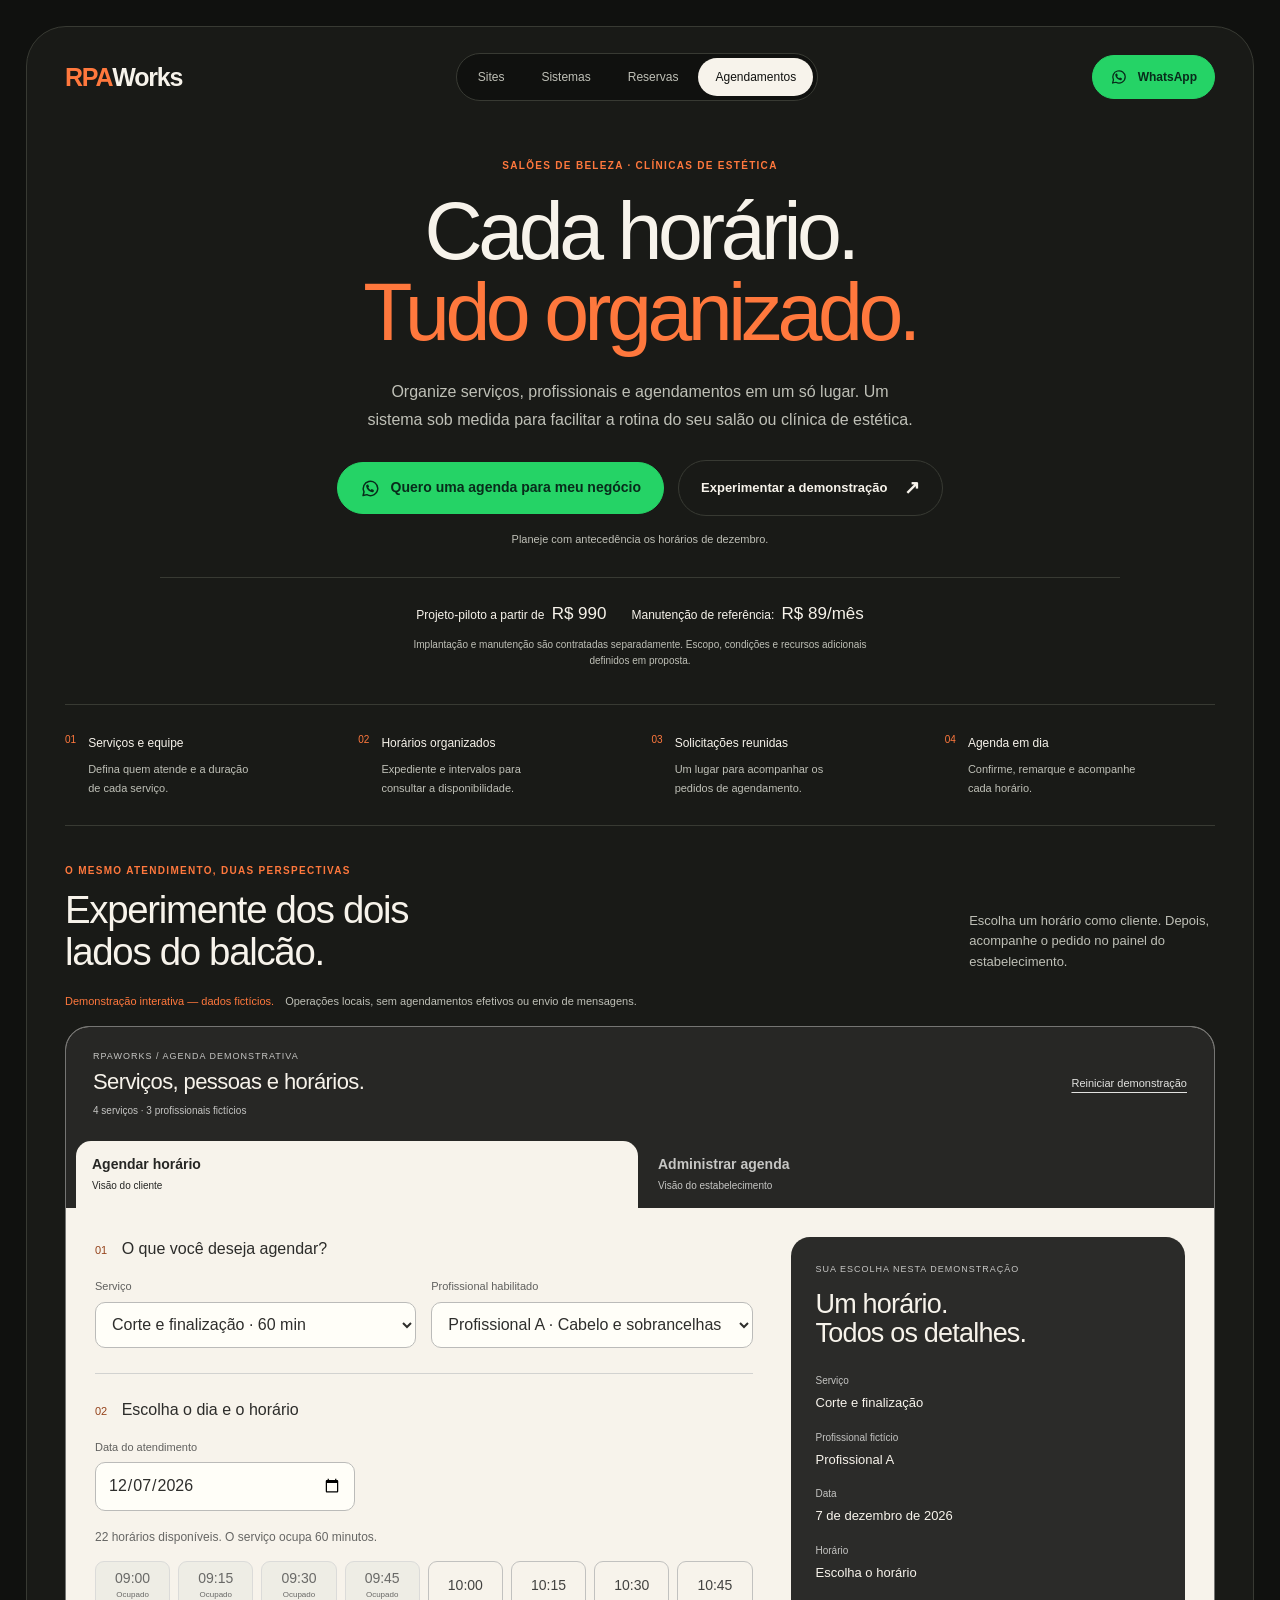
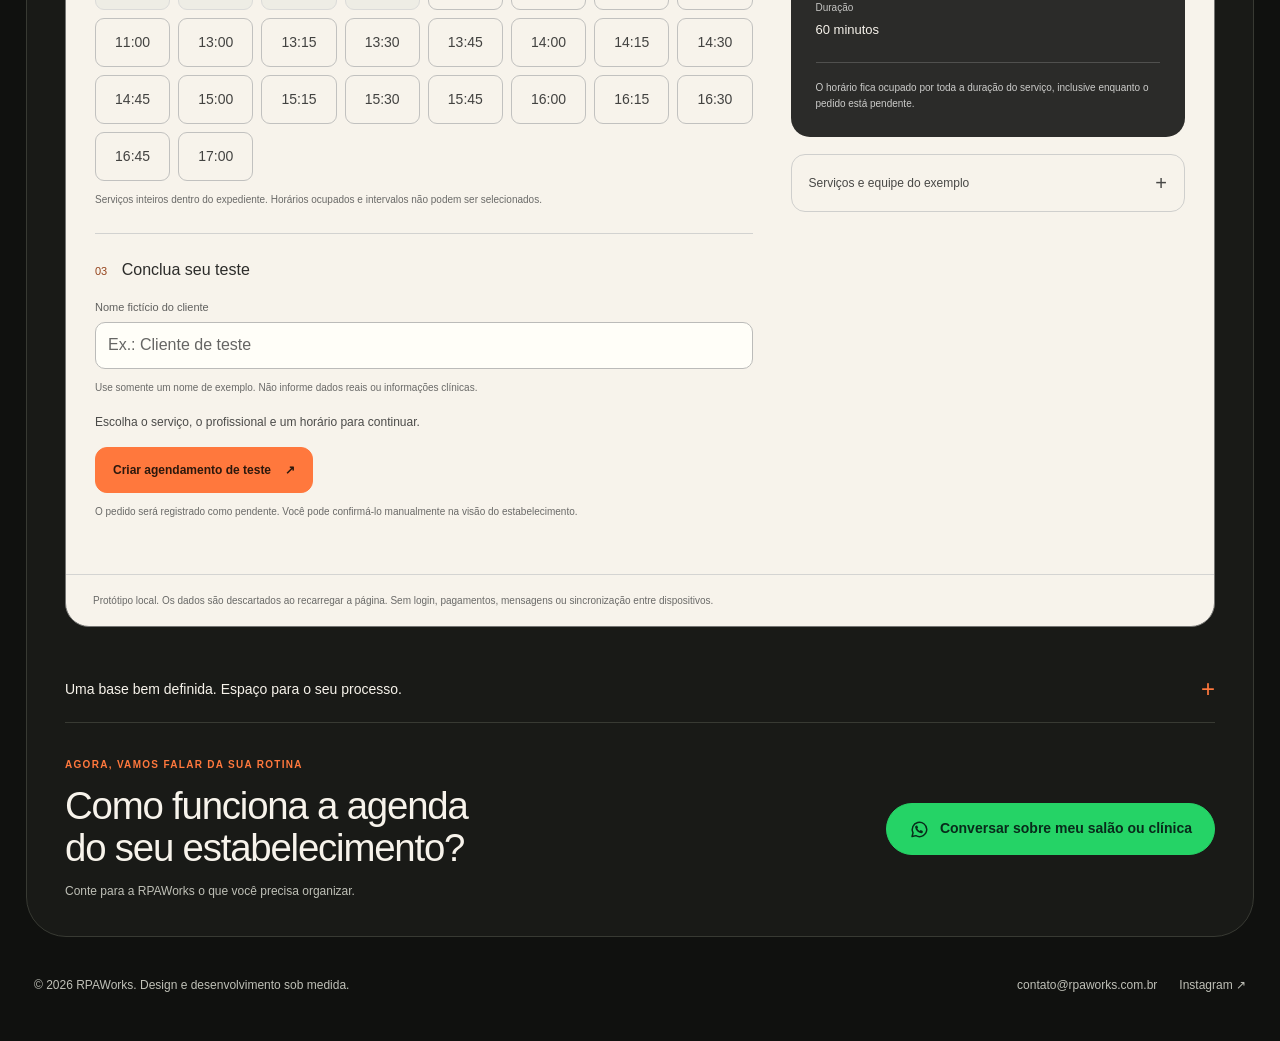
==== commit f0e969bf: "Atualiza valores das paginas" ====
--- a/agendamentos.html
+++ b/agendamentos.html
@@ -38,7 +38,7 @@
         <p class="ag-intro">Organize serviços, profissionais e agendamentos em um só lugar. Um sistema sob medida para facilitar a rotina do seu salão ou clínica de estética.</p>
         <div class="ag-hero-actions"><a class="rpa-button rpa-button--whatsapp" href="https://wa.me/5511961219986?text=Ol%C3%A1%21%20Vim%20pela%20p%C3%A1gina%20da%20RPAWorks%20e%20gostaria%20de%20conhecer%20melhor%20o%20sistema%20de%20agendamentos%20para%20meu%20sal%C3%A3o%20ou%20cl%C3%ADnica%20de%20est%C3%A9tica." target="_blank" rel="noopener noreferrer" data-whatsapp data-rpa-event="whatsapp_principal"><svg viewBox="0 0 24 24" fill="none" aria-hidden="true" focusable="false"><path d="M20.3 11.8a8.3 8.3 0 0 1-12.4 7.2L3.5 20l1.1-4.2a8.3 8.3 0 1 1 15.7-4Z" stroke="currentColor" stroke-width="1.7" stroke-linejoin="round"/><path d="m8.2 7.4 1.1-.1 1.1 2.5-.9 1.1c.6 1.2 1.5 2.1 2.8 2.7l1-.9 2.5 1.1-.1 1.2c-.1.8-.9 1.4-1.7 1.3-3.7-.5-6.4-3.2-7-6.9-.1-.8.4-1.5 1.2-1.7Z" fill="currentColor"/></svg><span>Quero uma agenda para meu negócio</span></a><a class="rpa-button ag-secondary" href="#demonstracao" data-rpa-event="abrir_demo_agendamentos">Experimentar a demonstração <span aria-hidden="true">↗</span></a></div>
         <p class="ag-season-note">Planeje com antecedência os horários de dezembro.</p>
-        <div class="ag-commercial"><p>Projeto-piloto a partir de <strong>R$ 1.990</strong></p><p>Manutenção de referência: <strong>R$ 129/mês</strong></p></div>
+        <div class="ag-commercial"><p>Projeto-piloto a partir de <strong>R$ 990</strong></p><p>Manutenção de referência: <strong>R$ 89/mês</strong></p></div>
         <p class="ag-commercial-note">Implantação e manutenção são contratadas separadamente. Escopo, condições e recursos adicionais definidos em proposta.</p>
       </div>
       <ol class="ag-flow" aria-label="Da configuração à rotina"><li><span>01</span><div><strong>Serviços e equipe</strong><p>Defina quem atende e a duração de cada serviço.</p></div></li><li><span>02</span><div><strong>Horários organizados</strong><p>Expediente e intervalos para consultar a disponibilidade.</p></div></li><li><span>03</span><div><strong>Solicitações reunidas</strong><p>Um lugar para acompanhar os pedidos de agendamento.</p></div></li><li><span>04</span><div><strong>Agenda em dia</strong><p>Confirme, remarque e acompanhe cada horário.</p></div></li></ol>
